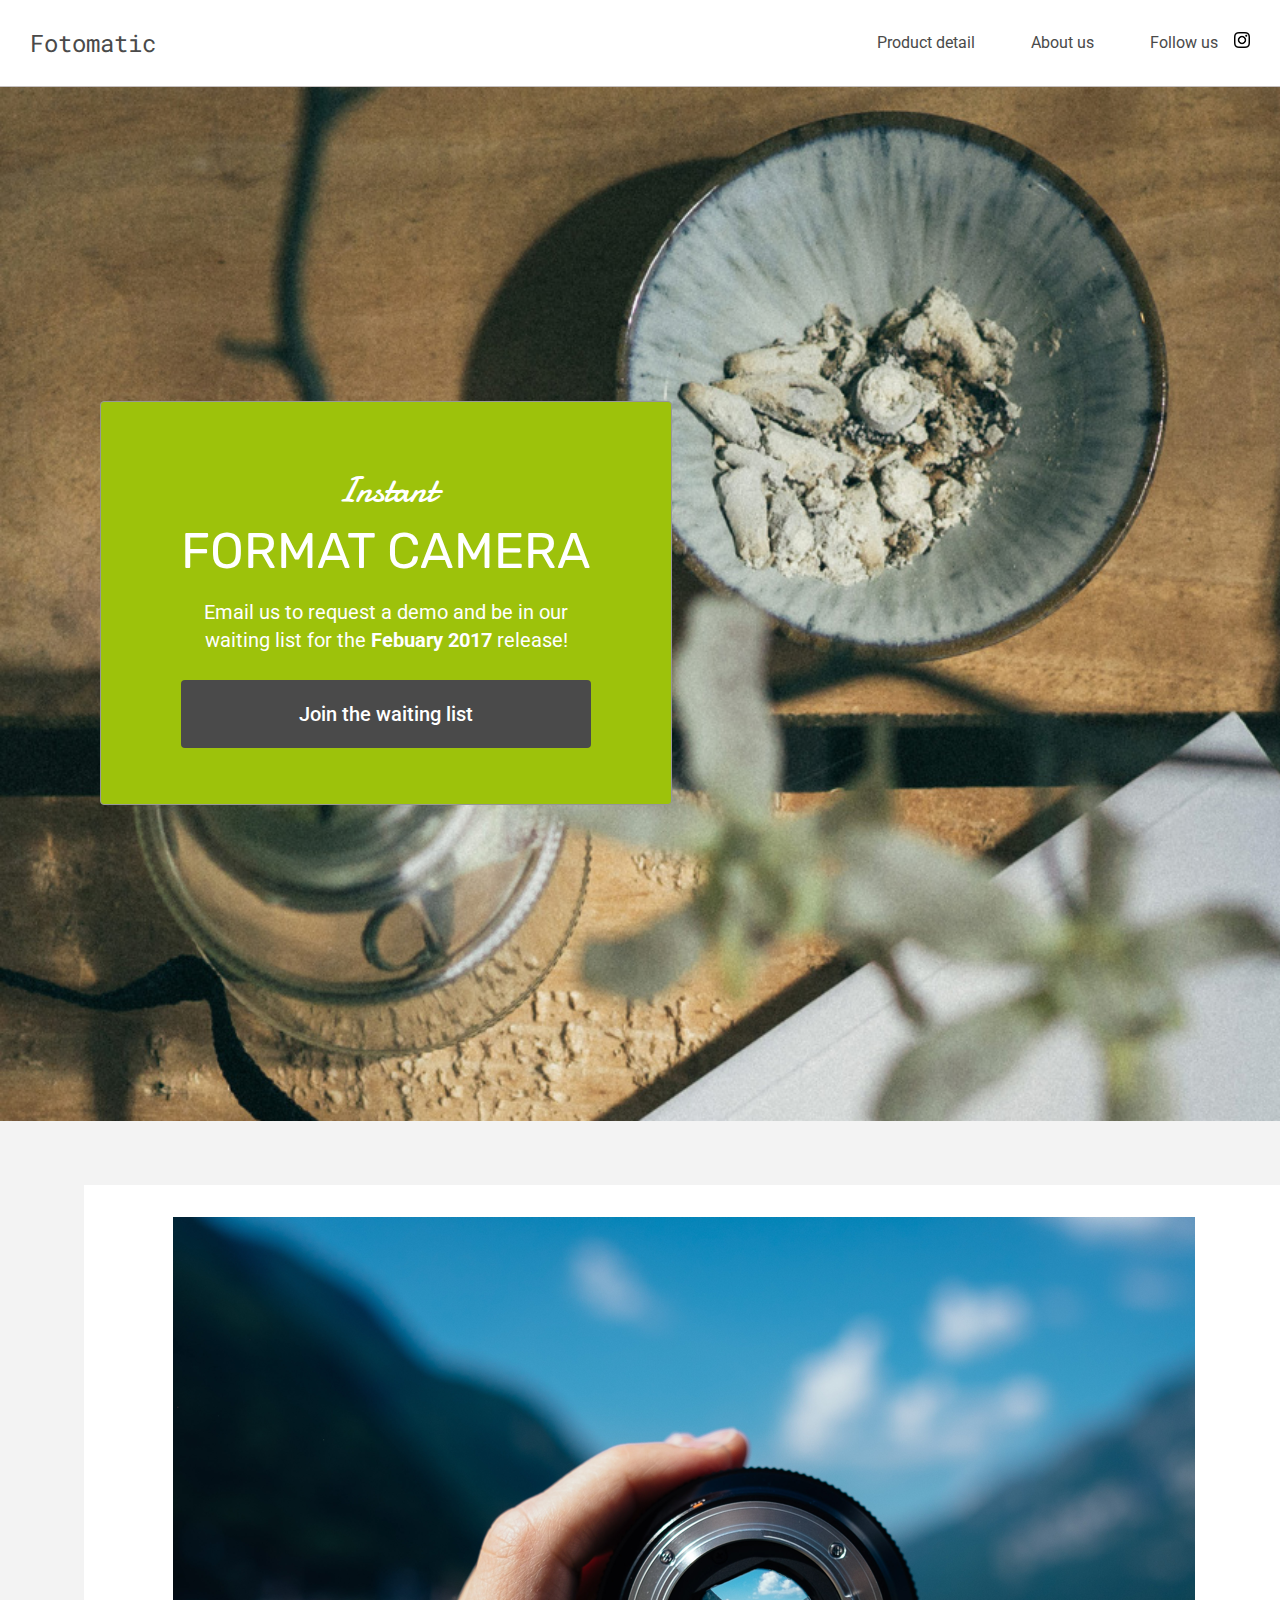
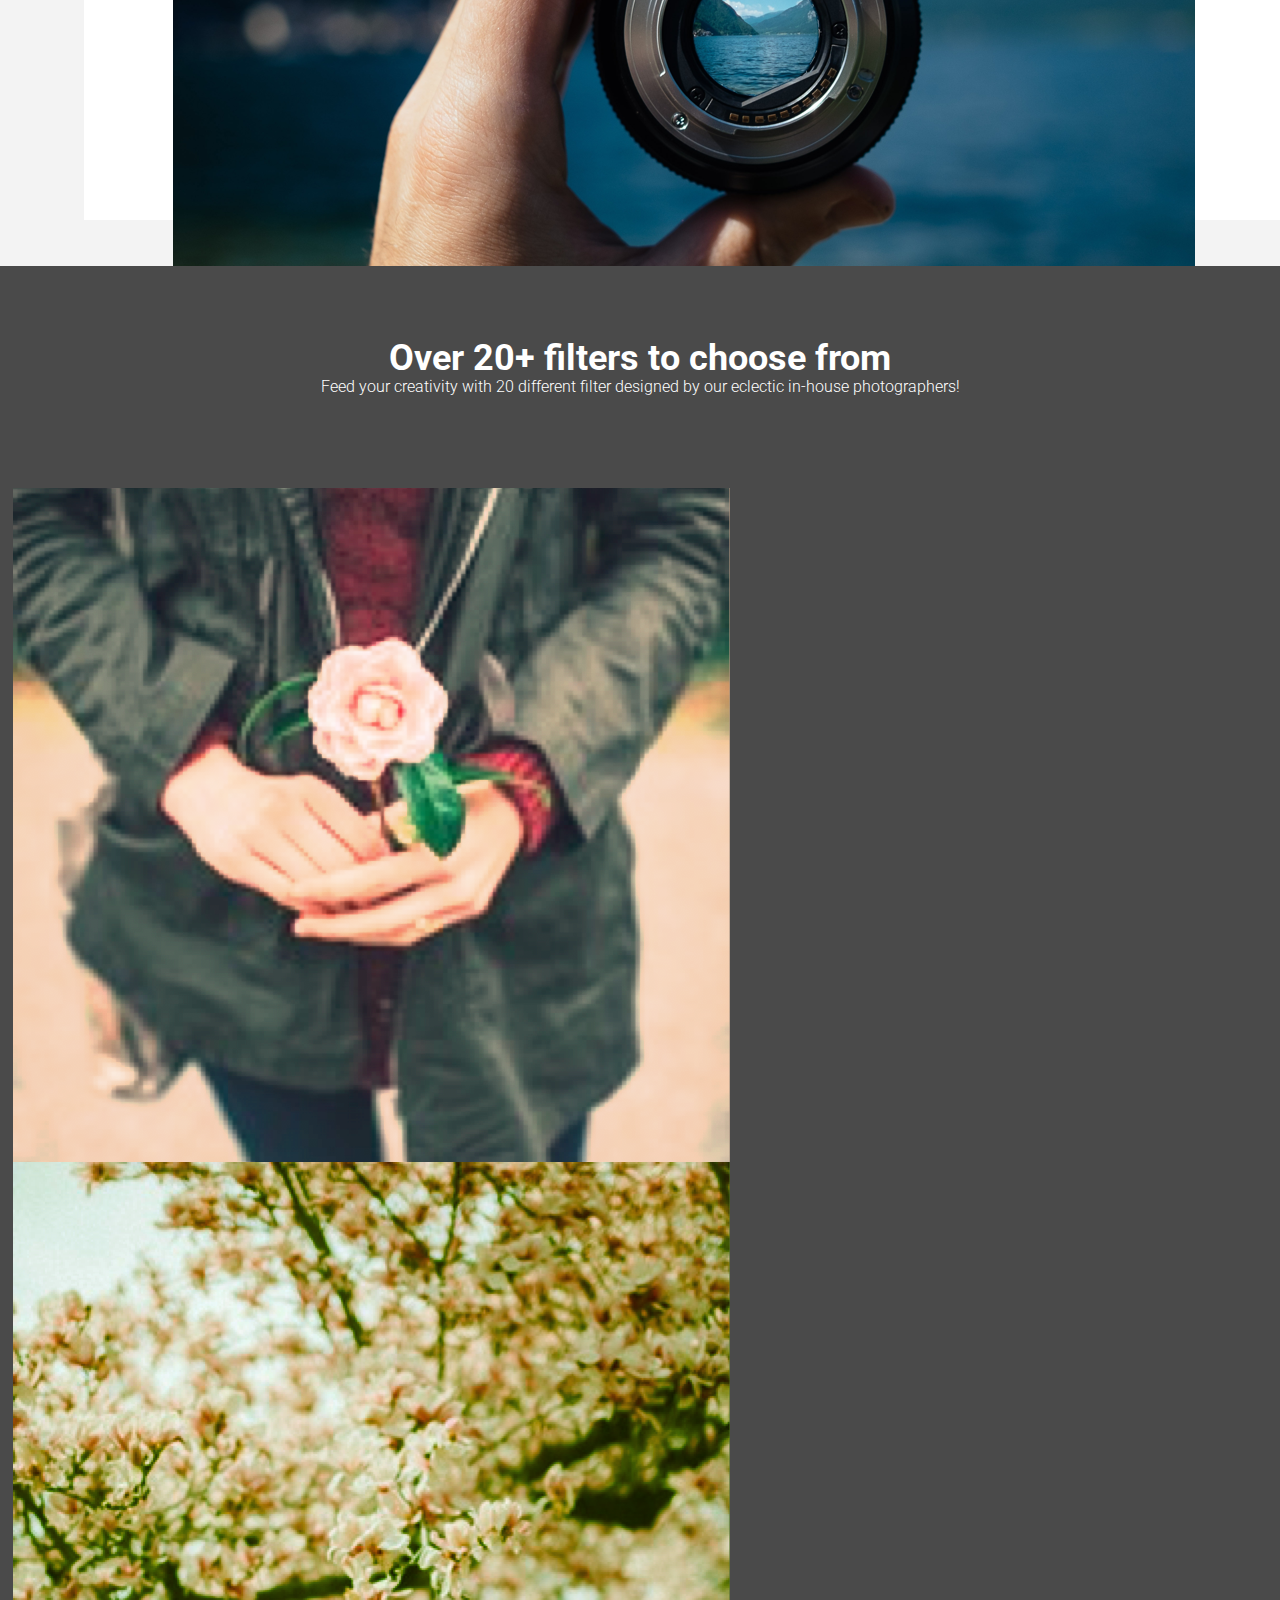
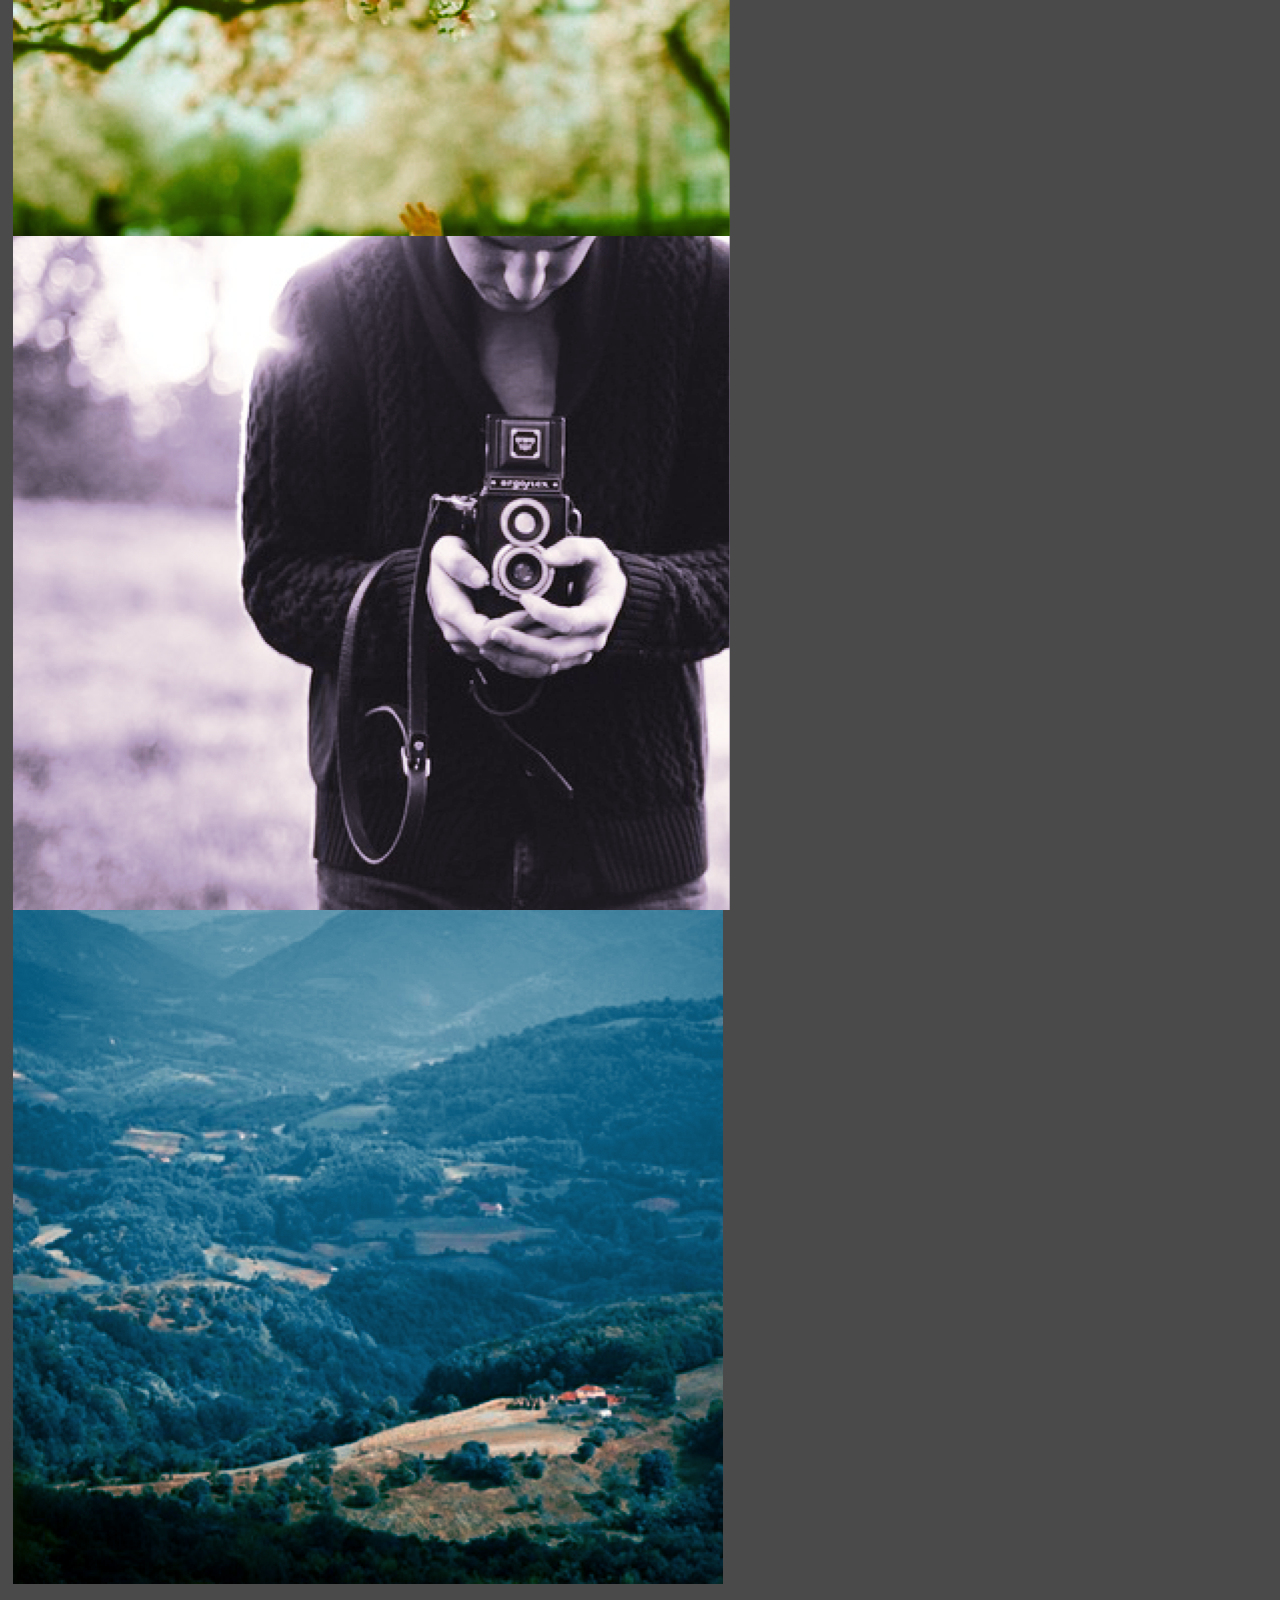
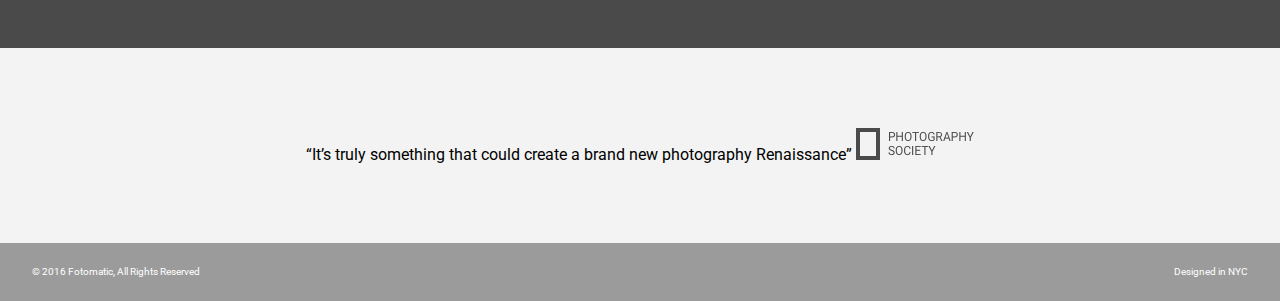
==== index.html @ abb0c58e "k" ====
<!DOCTYPE html>
<html>
<head>
  <link href="https://fonts.googleapis.com/css?family=Damion" rel="stylesheet">
  <link href="https://fonts.googleapis.com/css?family=Rubik" rel="stylesheet">
  <link href="https://fonts.googleapis.com/css?family=Roboto:300,400,600,700" rel="stylesheet">
  <link href="https://fonts.googleapis.com/css2?family=Roboto+Mono:ital,wght@0,100..700;1,100..700&display=swap" rel="stylesheet">
  <link rel="stylesheet" href="./resources/css/reset.css">
  <link rel="stylesheet" href="./resources/css/style.css">
  <meta charset="UTF-8">
</head>
<body>
  <!-- Header -->
  <header>
    <div class="content">
      <a href="index.html" class="desktop logo">Fotomatic</a>
      <nav class="desktop">
        <ul>
          <li><a href="#">Product detail</a></li>
          <li><a href="#">About us</a></li>
          <li><a href="https://www.instagram.com/">Follow us <img class="icon" src="./resources/images/instagram.png"></a></li>
        </ul>
      </nav>
      <nav class="mobile">
        <ul>
          <li><a href="#"><img src="./resources/images/ic-logo.svg"></a></li>
          <li><a href="#"><img src="./resources/images/ic-product-detail.svg"></a></li>
          <li><a href="#"><img src="./resources/images/ic-about-us.svg"></a></li>
          <li><a href="#" class="button">Join us</a></li>
        </ul>
      </nav>
    </div>
  </header>

  <!-- Main Content -->
  <div class="main-content">

    <!-- Sign Up Section -->
    <div id="sign-up-section" class="banner">
      <div id="sign-up-cta">
        <div class="content center">
          <div class="header">
            <h2 class="cursive">Instant</h2>
            <h1 class="striking">FORMAT CAMERA</h1>
          </div>
          <div class="email">
            <span>
              Email us to request a demo and be in our waiting list for the <strong>Febuary 2017</strong> release!
            </span>
            <div class="button">Join the waiting list</div>
          </div>
        </div>
      </div>
    </div>

    <!-- Features Section -->
    <div id="features-section">
      <div class="feature">
        <div class="center">
          <div class="image-container">
            <img src="./resources/images/feature-1.png"/>
          </div>
          <div class="content">
            <h2>Advanced, automatic, instant</h2>
            <h3>Shutter speed, apperture and flash output adjust automatically</h3>
          </div>
        </div>
      </div>
      <div class="feature">
        <div class="center">
          <div class="image-container">
            <img src="./resources/images/feature-2.png" />
          </div>
          <div class="content">
            <h2>Beautifully crafted inside-out</h2>
            <h3>From the paint outside to the tiny screw inside, Fotomatic is crafted with love and 20-year of expertise</h3>
          </div>
        </div>
      </div>
    </div>

    <!-- Filters Section -->
    <div id="filters-section">
      <div class="content center">
        <h2>Over 20+ filters to choose from</h2>
        <h3>Feed your creativity with 20 different filter designed by our eclectic in-house photographers!</h3>
      </div>
      <div class="images-container">
        <div class="image-container">
          <img src="./resources/images/filter-1.png" />
        </div>
        <div class="image-container">
          <img src="./resources/images/filter-2.png" />
        </div>
        <div class="image-container">
          <img src="./resources/images/filter-3.png" />
        </div>
        <div class="image-container extra">
          <img src="./resources/images/filter-4.png" />
        </div>
      </div>
    </div>

    <!-- Quotes Section -->
    <div id="quotes-section">
      <div class="content center">
        <span class="quote">“It’s truly something that could create a brand new photography Renaissance”</span>
        <img class="quote-citation" src="./resources/images/photography-logo.png" />
      </div>
    </div>

    <!-- Footer -->
    <footer>
      <div class="content">
        <span class="copyright">© 2016  Fotomatic, All Rights Reserved</span>
        <span class="location">Designed in NYC</span>
      </div>
    </footer>

  </div>
</body>
</html>
---- resources/css/style.css ----
/* Universal Styles */

html {
  font-family: "Roboto", sans-serif;
  font-size: 16px;
}

.main-content {
  position: relative;
  top: 5.3125rem; /* To offset for fixed header. */
}

.center {
  text-align: center;
}

.button {
  border-radius: 4px;
  background-color: #4a4a4a;
  color: white;
}

.image-container {
  overflow: hidden;
  max-width: 100%;
}

.image-container img {
  display: block;
}

@media only screen and (max-width: 760px) {
  .main-content {
    top: 2.5625rem;
  }
}

/* Header */

header {
  position: fixed;
  width: 100%;
  border-bottom: solid 1px #c6c1c1;
  background-color: white;
  z-index: 1;
}

header .content {
  display: flex;
  align-items: center;
  padding: 1.875rem;
}

header .logo {
  flex: 1;
  color: #4A4A4A;
  font-size: 1.5rem;
  font-family: "Roboto Mono", sans-serif;
}

header nav ul {
  display: flex;
}

nav li {
  padding-left: 3.5rem;
}

nav a {
  vertical-align: bottom;
  line-height: 1.6;
  font-size: 1rem;
  font-weight:400;
  color: #4a4a4a;
}

header .icon {
  width: 1rem;
  padding-left: .75rem;
}

header .mobile {
  display: none;
}

@media only screen and (max-width: 760px) {
  header .desktop {
    display: none;
  }

  header .mobile {
    display: block;
    width: 100%;
  }

  header .content {
    padding: .5rem 0;
  }

  header .mobile ul {
    display: flex;
    justify-content: space-around;
    align-items: center;
    width: 100%;
  }

  header .mobile li {
    padding: 0;
  }

  header .mobile .button {
    padding: .1875rem .5rem;
    background-color: #9dc20b;
    line-height: 1.6;
    color: white;
  }
}

/* Sign Up Section */

#sign-up-section {
  display: flex;
  position: relative;
  justify-content: flex-start;
  align-items: flex-start;
  background-image: url(/resources/images/banner-landingpage.jpg);
  background-repeat: no-repeat;
  background-size: cover;
 
  height: 43.5rem;
  padding-top: 10.625rem;
  padding-bottom: 10.625rem ;
  padding-left: 6.25rem;
}

#sign-up-cta {
  padding: 2rem 5rem 3.5rem 5rem;
  border: solid 1px #979797;
  border-radius: 4px;
  background-color: #9dc20b;
  align-self: center;
 
}

#sign-up-cta .content {
  width: 25.625rem;
  margin-top: 2rem;
  font-family: "Roboto", sans-serif;
  font-size: 1.25rem;
  line-height: 1.4;
  color: white;
  
}

#sign-up-cta h1 {
  font-size: 3.125rem;
}

#sign-up-cta h2 {
  font-size: 2.25rem;
}

#sign-up-cta span strong {
  font-weight: bold;
}

#sign-up-cta .cursive {
  font-family: "Damion", cursive;
}

#sign-up-cta .striking {
  font-family: "Rubik", sans-serif;
  padding-bottom: .75rem;
}

#sign-up-cta .button {
  margin-top: 1.625rem;
  padding: 1.25rem 7.25rem;
  font-weight:500;
}

@media only screen and (max-width: 760px) {
  #sign-up-section {
    align-items: center;
    justify-content: center;
    height: 28rem;
  }

  #sign-up-cta {
    position: static;
    width: auto;
    height: auto;
    background-color: transparent;
    border: none;
  }

  #sign-up-cta .content {
    margin-top: 0;
  }

  #sign-up-cta .email {
    display: none;
  }

  #sign-up-cta h1 {
    font-size: 3.125rem;
  }

  #sign-up-cta h2 {
    font-size: 2.25rem;
  }
}

@media only screen and (max-width: 450px) {
  #sign-up-section {
    height: 20rem;
  }

  #sign-up-cta h1 {
    font-size: 2.25rem;
  }

  #sign-up-cta h2 {
    font-size: 2rem;
  }
}

/* Features Section */

#features-section {
  display: flex;
  position: relative;
  justify-content: space-between;
  padding: 4rem 5%;
  padding-bottom: 2.875rem;
  background-color: #f3f3f3;
  height: 635px;
  width: auto;
}

.feature {
  flex: 1;
  padding: 2rem;
  margin: 0px 1.25rem;
  background-color: white;
  padding-bottom: 2.5rem;
  padding-right: 2.375rem;
  position: center;
}

.feature .image-container {
  margin: 0 auto;
  width: 90%;
  height: 65%;
}

.feature .content {
  padding: 2.375rem;
}

.feature h2 {
  padding-bottom: .5rem;
  font-size: 2.25rem;
  font-weight: bold;
  color: #4a4a4a;
}

.feature h3 {
  font-size: 1rem;
  line-height: 1.2;
  font-weight: 300;
  color: #4a4a4a;
}

@media only screen and (max-width: 890px) {
  .feature h2 {
    font-size: 1.125rem;
    line-height: 1.3;
    font-weight: normal;
  }

  .feature h3 {
    font-size: .875rem;
    line-height: 1.4;
  }
}

@media only screen and (max-width: 760px) {
  #features-section {
    flex-flow: column;
    padding: 0;
  }

  .feature {
    margin: 0;
    padding: 1.25rem 1rem 0 1rem;
  }
}

/* Filters Section */

#filters-section {
  padding: 4rem 0;
  background-color: #4a4a4a;
  position: relative;
}

#filters-section .content {
  padding: 0.625rem;
  margin-bottom: 5rem;
}

#filters-section .content h2 {
  font-size: 2.25rem;
  font-weight: bold;
  color: white;
}

#filters-section .content h3 {
  font-size: 1rem;
  line-height: 1.4;
  font-weight: 300;
  color: white;
}

#filters-section .images-container {
  max-width: 100%;
  padding: 0 1%;
}

@media only screen and (max-width: 760px) {
  #filters-section {
    padding: 1.5rem 0 0 0;
  }

  #filters-section .content {
    margin-bottom: 1rem;
  }

  #filters-section .content h2 {
    padding-bottom: .625rem;
    font-size: 1.125rem;
    line-height: 1.3;
    font-weight: normal;
  }

  #filters-section .content h3 {
    font-size: .875rem;
    line-height: 1.4;
  }

  #filters-section .images-container {
    padding: 0;
  }

  #filters-section .extra {
    display: none;
  }
}

/* Quotes Section */

#quotes-section {
  background-color: #f3f3f3;
}

#quotes-section .content{
  padding: 5rem 0;
}

#quotes-section quote {
  padding-right: 1.875rem;
  font-family: "Palatino", serif;
  font-size: 1.875rem;
  line-height: 1.1;
  font-style: italic;
  color: #4a4a4a;
}

#quotes-section quote-citation {
  height: 1.875rem;
}

@media only screen and (max-width: 760px) {
  #quotes-section content {
    padding: 1.875rem .625rem;
  }

  #quotes-section quote {
    font-size: 1.5rem;
    line-height: 1.4;
  }

  #quotes-section quote-citation {
    display: block;
    padding-top: 1rem;
    margin: auto;
  }
}

/* Footer */

footer {
  background-color: #9b9b9b;
  padding: 1.5rem 2rem;
}

footer .content {
  color: white;
  display: flex;
  font-size: .75rem;
}

footer .copyright {
  flex-grow: 1;
}

@media only screen and (min-width: 760px) {
  footer .content {
    font-size: .625rem;
  }
}
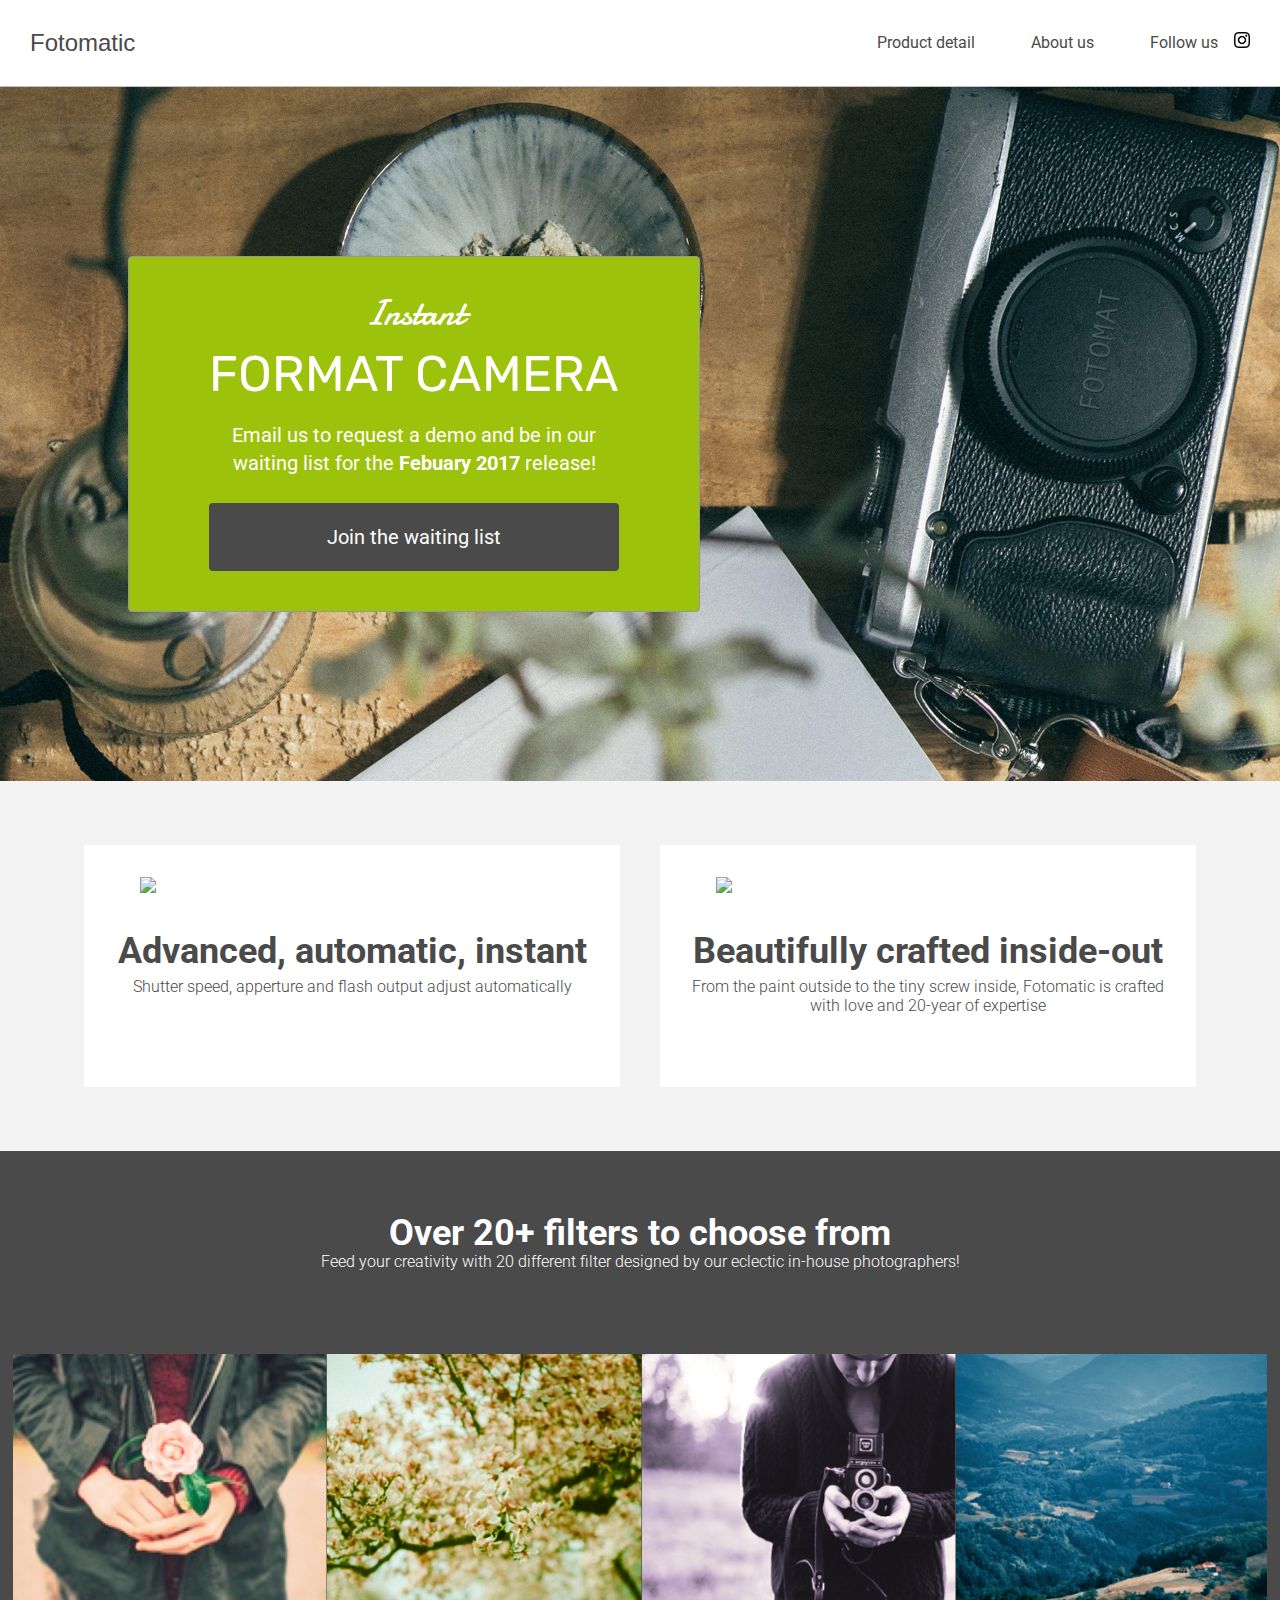
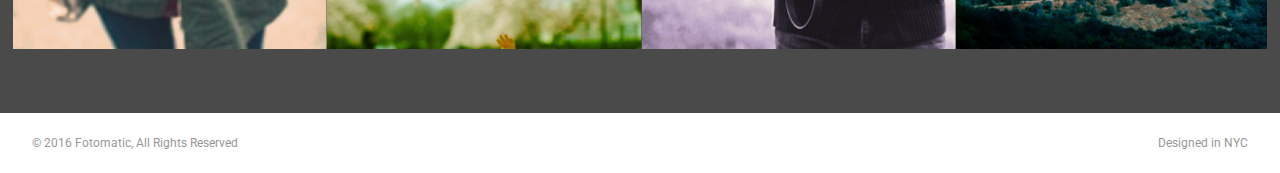
==== commit 284d42fb: "Final Commit" ====
--- a/index.html
+++ b/index.html
@@ -4,7 +4,6 @@
   <link href="https://fonts.googleapis.com/css?family=Damion" rel="stylesheet">
   <link href="https://fonts.googleapis.com/css?family=Rubik" rel="stylesheet">
   <link href="https://fonts.googleapis.com/css?family=Roboto:300,400,600,700" rel="stylesheet">
-  <link href="https://fonts.googleapis.com/css2?family=Roboto+Mono:ital,wght@0,100..700;1,100..700&display=swap" rel="stylesheet">
   <link rel="stylesheet" href="./resources/css/reset.css">
   <link rel="stylesheet" href="./resources/css/style.css">
   <meta charset="UTF-8">
@@ -58,7 +57,7 @@
       <div class="feature">
         <div class="center">
           <div class="image-container">
-            <img src="./resources/images/feature-1.png"/>
+            <img src="images/feature-1.png" />
           </div>
           <div class="content">
             <h2>Advanced, automatic, instant</h2>
@@ -69,7 +68,7 @@
       <div class="feature">
         <div class="center">
           <div class="image-container">
-            <img src="./resources/images/feature-2.png" />
+            <img src="images/feature-2.png" />
           </div>
           <div class="content">
             <h2>Beautifully crafted inside-out</h2>
@@ -101,7 +100,7 @@
       </div>
     </div>
 
-    <!-- Quotes Section -->
+    <!-- Quotes Section
     <div id="quotes-section">
       <div class="content center">
         <span class="quote">“It’s truly something that could create a brand new photography Renaissance”</span>
--- a/resources/css/style.css
+++ b/resources/css/style.css
@@ -22,14 +22,14 @@
 
 .image-container {
   overflow: hidden;
-  max-width: 100%;
 }
 
 .image-container img {
   display: block;
-}
-
-@media only screen and (max-width: 760px) {
+  max-width: 100%;
+}
+
+@media only screen and (max-width: 895px) {
   .main-content {
     top: 2.5625rem;
   }
@@ -83,7 +83,17 @@
   display: none;
 }
 
-@media only screen and (max-width: 760px) {
+@media only screen and (max-width: 895px) {
+  nav li:last-child {
+    display: block;
+  }
+
+  header .content {
+    padding: 1rem 1rem;
+  }
+}
+
+@media only screen and (max-width: 600px) {
   header .desktop {
     display: none;
   }
@@ -107,39 +117,29 @@
   header .mobile li {
     padding: 0;
   }
-
-  header .mobile .button {
-    padding: .1875rem .5rem;
-    background-color: #9dc20b;
-    line-height: 1.6;
-    color: white;
-  }
 }
 
 /* Sign Up Section */
 
 #sign-up-section {
   display: flex;
-  position: relative;
   justify-content: flex-start;
   align-items: flex-start;
-  background-image: url(/resources/images/banner-landingpage.jpg);
+  height: 43.5rem;
+  background-image: url('../images/banner-landingpage.jpg');
+  background-position: bottom;
+  background-size: cover;
   background-repeat: no-repeat;
-  background-size: cover;
- 
-  height: 43.5rem;
-  padding-top: 10.625rem;
-  padding-bottom: 10.625rem ;
-  padding-left: 6.25rem;
 }
 
 #sign-up-cta {
-  padding: 2rem 5rem 3.5rem 5rem;
+  position: relative;
+  top: 171px;
+  left: 10%;
+  padding: 0 5rem 2.5rem 5rem;
   border: solid 1px #979797;
   border-radius: 4px;
   background-color: #9dc20b;
-  align-self: center;
- 
 }
 
 #sign-up-cta .content {
@@ -149,7 +149,6 @@
   font-size: 1.25rem;
   line-height: 1.4;
   color: white;
-  
 }
 
 #sign-up-cta h1 {
@@ -176,10 +175,9 @@
 #sign-up-cta .button {
   margin-top: 1.625rem;
   padding: 1.25rem 7.25rem;
-  font-weight:500;
-}
-
-@media only screen and (max-width: 760px) {
+}
+
+@media only screen and (max-width: 895px) {
   #sign-up-section {
     align-items: center;
     justify-content: center;
@@ -211,7 +209,7 @@
   }
 }
 
-@media only screen and (max-width: 450px) {
+@media only screen and (max-width: 600px) {
   #sign-up-section {
     height: 20rem;
   }
@@ -229,13 +227,9 @@
 
 #features-section {
   display: flex;
-  position: relative;
   justify-content: space-between;
   padding: 4rem 5%;
-  padding-bottom: 2.875rem;
   background-color: #f3f3f3;
-  height: 635px;
-  width: auto;
 }
 
 .feature {
@@ -243,19 +237,16 @@
   padding: 2rem;
   margin: 0px 1.25rem;
   background-color: white;
-  padding-bottom: 2.5rem;
-  padding-right: 2.375rem;
-  position: center;
 }
 
 .feature .image-container {
-  margin: 0 auto;
   width: 90%;
   height: 65%;
+  margin: 0 auto;
 }
 
 .feature .content {
-  padding: 2.375rem;
+  padding: 2.5rem 0;
 }
 
 .feature h2 {
@@ -272,11 +263,19 @@
   color: #4a4a4a;
 }
 
-@media only screen and (max-width: 890px) {
+@media only screen and (max-width: 895px) {
+  #features-section {
+    padding: 1rem;
+  }
+
+  .feature {
+    margin: 0px .5rem;
+    padding: 1rem;
+  }
+
   .feature h2 {
-    font-size: 1.125rem;
+    font-size: 2rem;
     line-height: 1.3;
-    font-weight: normal;
   }
 
   .feature h3 {
@@ -285,7 +284,7 @@
   }
 }
 
-@media only screen and (max-width: 760px) {
+@media only screen and (max-width: 600px) {
   #features-section {
     flex-flow: column;
     padding: 0;
@@ -295,6 +294,10 @@
     margin: 0;
     padding: 1.25rem 1rem 0 1rem;
   }
+
+  .feature .content {
+    padding: 1.25rem 0 1.875rem 0;
+  }
 }
 
 /* Filters Section */
@@ -302,11 +305,10 @@
 #filters-section {
   padding: 4rem 0;
   background-color: #4a4a4a;
-  position: relative;
 }
 
 #filters-section .content {
-  padding: 0.625rem;
+  padding: 0 .625rem;
   margin-bottom: 5rem;
 }
 
@@ -324,11 +326,12 @@
 }
 
 #filters-section .images-container {
+  display: flex;
   max-width: 100%;
   padding: 0 1%;
 }
 
-@media only screen and (max-width: 760px) {
+@media only screen and (max-width: 600px) {
   #filters-section {
     padding: 1.5rem 0 0 0;
   }
@@ -364,11 +367,14 @@
   background-color: #f3f3f3;
 }
 
-#quotes-section .content{
-  padding: 5rem 0;
-}
-
-#quotes-section quote {
+#quotes-section .content {
+  display: flex;
+  align-items: center;
+  justify-content: center;
+  padding: 5rem 1.5rem;
+}
+
+#quotes-section .quote {
   padding-right: 1.875rem;
   font-family: "Palatino", serif;
   font-size: 1.875rem;
@@ -377,21 +383,28 @@
   color: #4a4a4a;
 }
 
-#quotes-section quote-citation {
+#quotes-section .quote-citation {
   height: 1.875rem;
 }
 
-@media only screen and (max-width: 760px) {
-  #quotes-section content {
+@media only screen and (max-width: 895px) {
+  #quotes-section .content {
+    padding: 3rem 1.5rem;
+  }
+}
+
+@media only screen and (max-width: 600px) {
+  #quotes-section .content {
+    flex-flow: column;
     padding: 1.875rem .625rem;
   }
 
-  #quotes-section quote {
+  #quotes-section .quote {
     font-size: 1.5rem;
     line-height: 1.4;
   }
 
-  #quotes-section quote-citation {
+  #quotes-section .quote-citation {
     display: block;
     padding-top: 1rem;
     margin: auto;
@@ -401,12 +414,12 @@
 /* Footer */
 
 footer {
-  background-color: #9b9b9b;
+  background-color: #FFF;
   padding: 1.5rem 2rem;
 }
 
 footer .content {
-  color: white;
+  color: #979797;
   display: flex;
   font-size: .75rem;
 }
@@ -415,7 +428,7 @@
   flex-grow: 1;
 }
 
-@media only screen and (min-width: 760px) {
+@media only screen and (max-width: 600px) {
   footer .content {
     font-size: .625rem;
   }
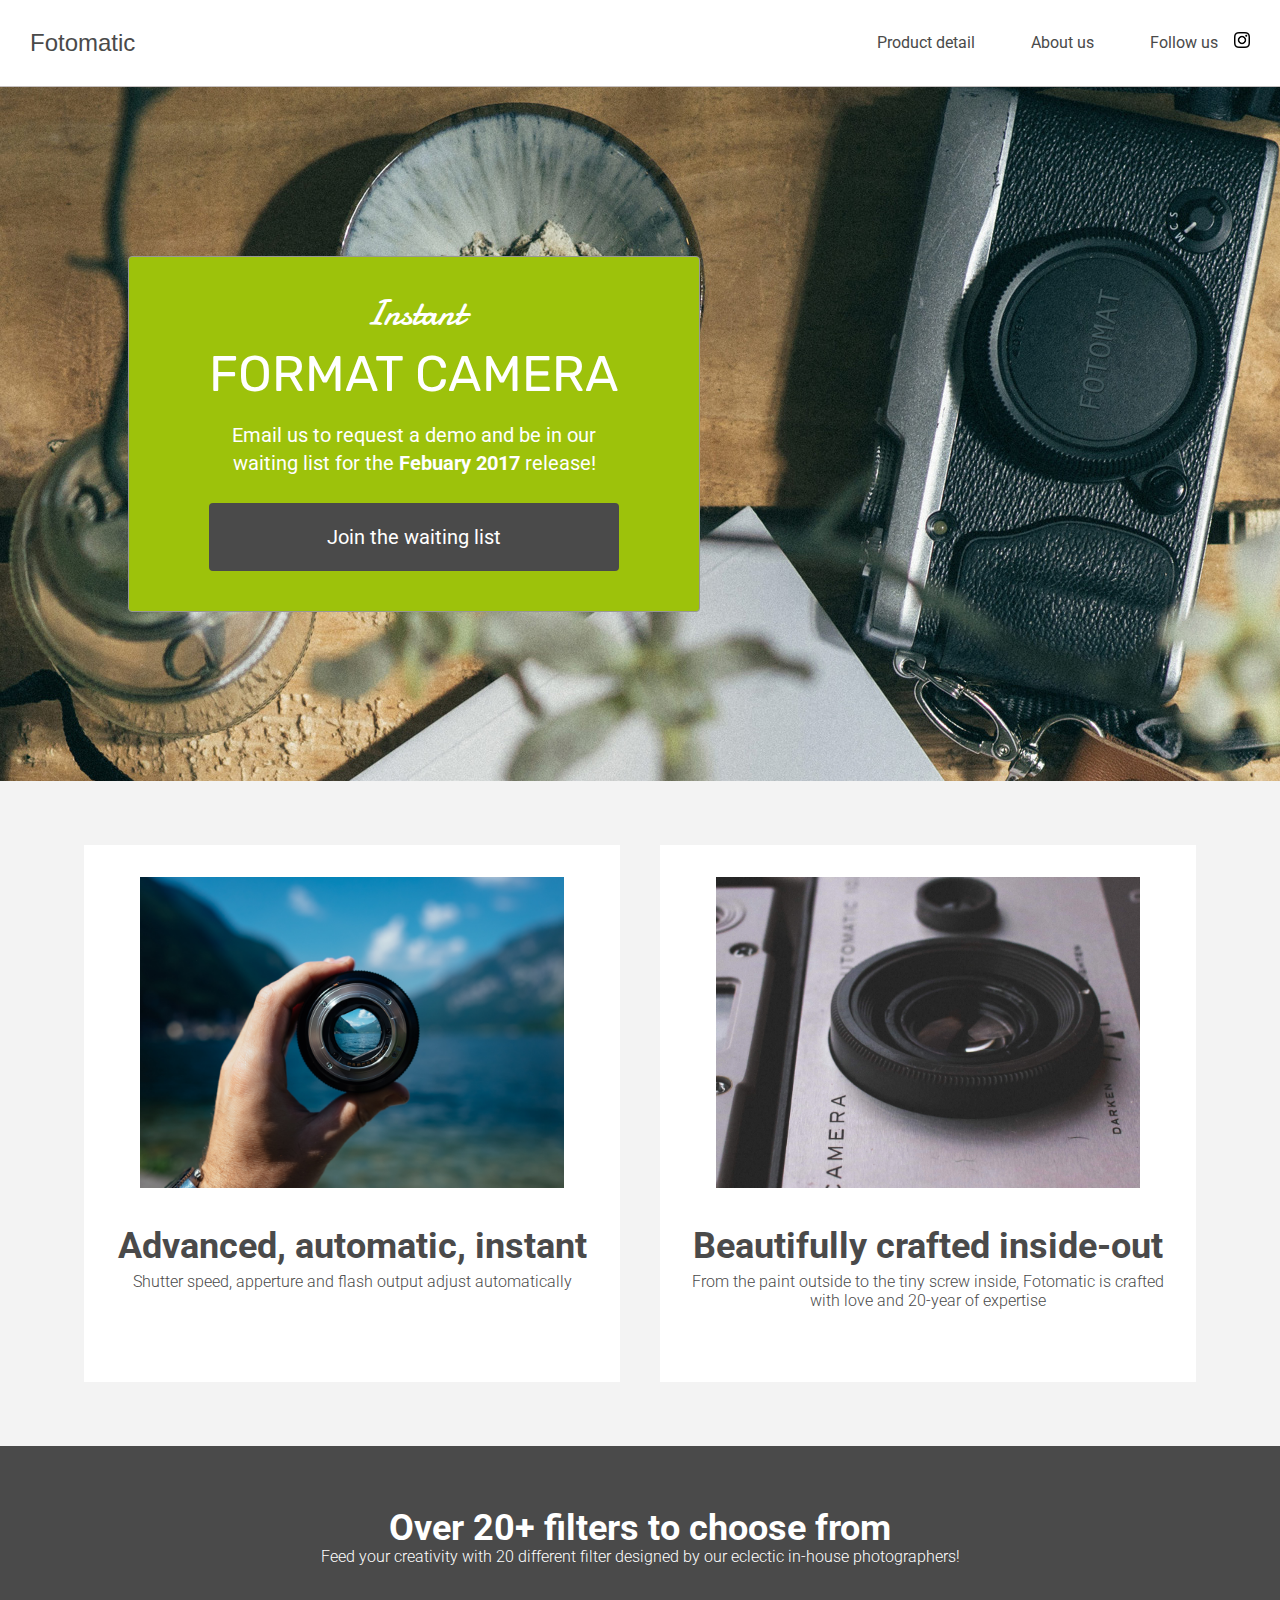
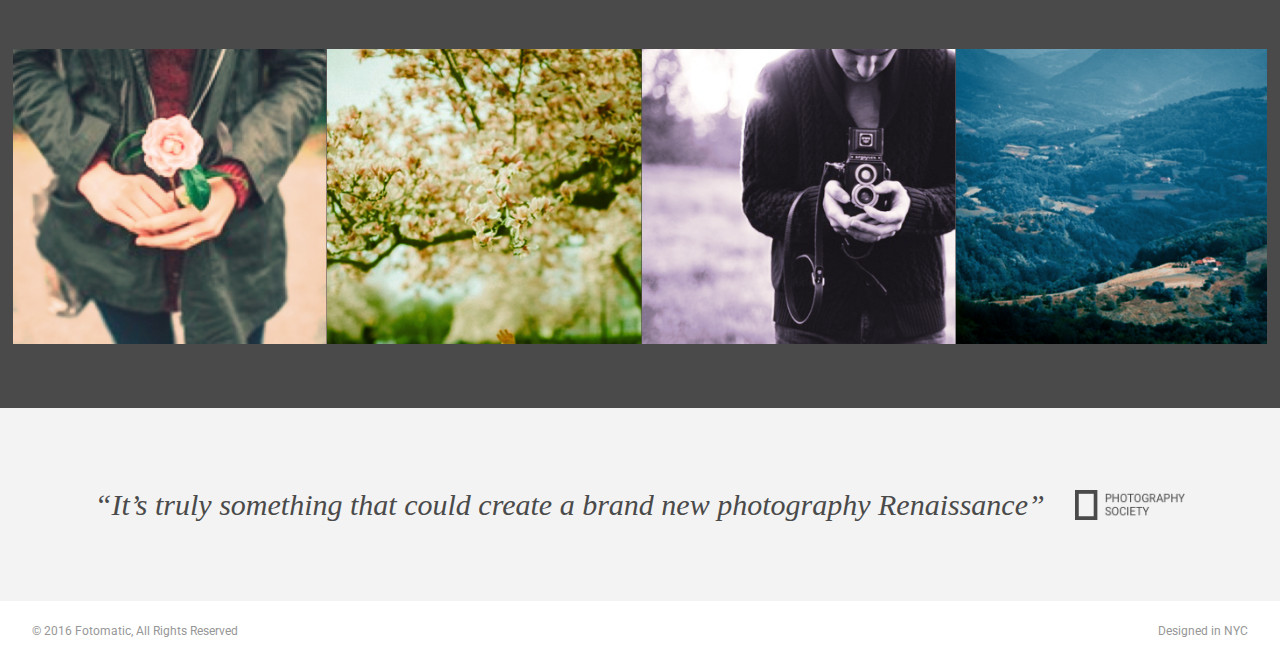
==== commit 60f61cba: "Fixed a error with path in features section" ====
--- a/index.html
+++ b/index.html
@@ -7,6 +7,7 @@
   <link rel="stylesheet" href="./resources/css/reset.css">
   <link rel="stylesheet" href="./resources/css/style.css">
   <meta charset="UTF-8">
+  <title></title>
 </head>
 <body>
   <!-- Header -->
@@ -57,7 +58,7 @@
       <div class="feature">
         <div class="center">
           <div class="image-container">
-            <img src="images/feature-1.png" />
+            <img src="/resources/images/feature-1.png" />
           </div>
           <div class="content">
             <h2>Advanced, automatic, instant</h2>
@@ -68,7 +69,7 @@
       <div class="feature">
         <div class="center">
           <div class="image-container">
-            <img src="images/feature-2.png" />
+            <img src="/resources/images/feature-2.png" />
           </div>
           <div class="content">
             <h2>Beautifully crafted inside-out</h2>
@@ -86,21 +87,21 @@
       </div>
       <div class="images-container">
         <div class="image-container">
-          <img src="./resources/images/filter-1.png" />
+          <img src="/resources/images/filter-1.png" />
         </div>
         <div class="image-container">
-          <img src="./resources/images/filter-2.png" />
+          <img src="/resources/images/filter-2.png" />
         </div>
         <div class="image-container">
-          <img src="./resources/images/filter-3.png" />
+          <img src="/resources/images/filter-3.png" />
         </div>
         <div class="image-container extra">
-          <img src="./resources/images/filter-4.png" />
+          <img src="/resources/images/filter-4.png" />
         </div>
       </div>
     </div>
 
-    <!-- Quotes Section
+    <!-- Quotes Section -->
     <div id="quotes-section">
       <div class="content center">
         <span class="quote">“It’s truly something that could create a brand new photography Renaissance”</span>
@@ -115,7 +116,6 @@
         <span class="location">Designed in NYC</span>
       </div>
     </footer>
-
   </div>
 </body>
 </html>
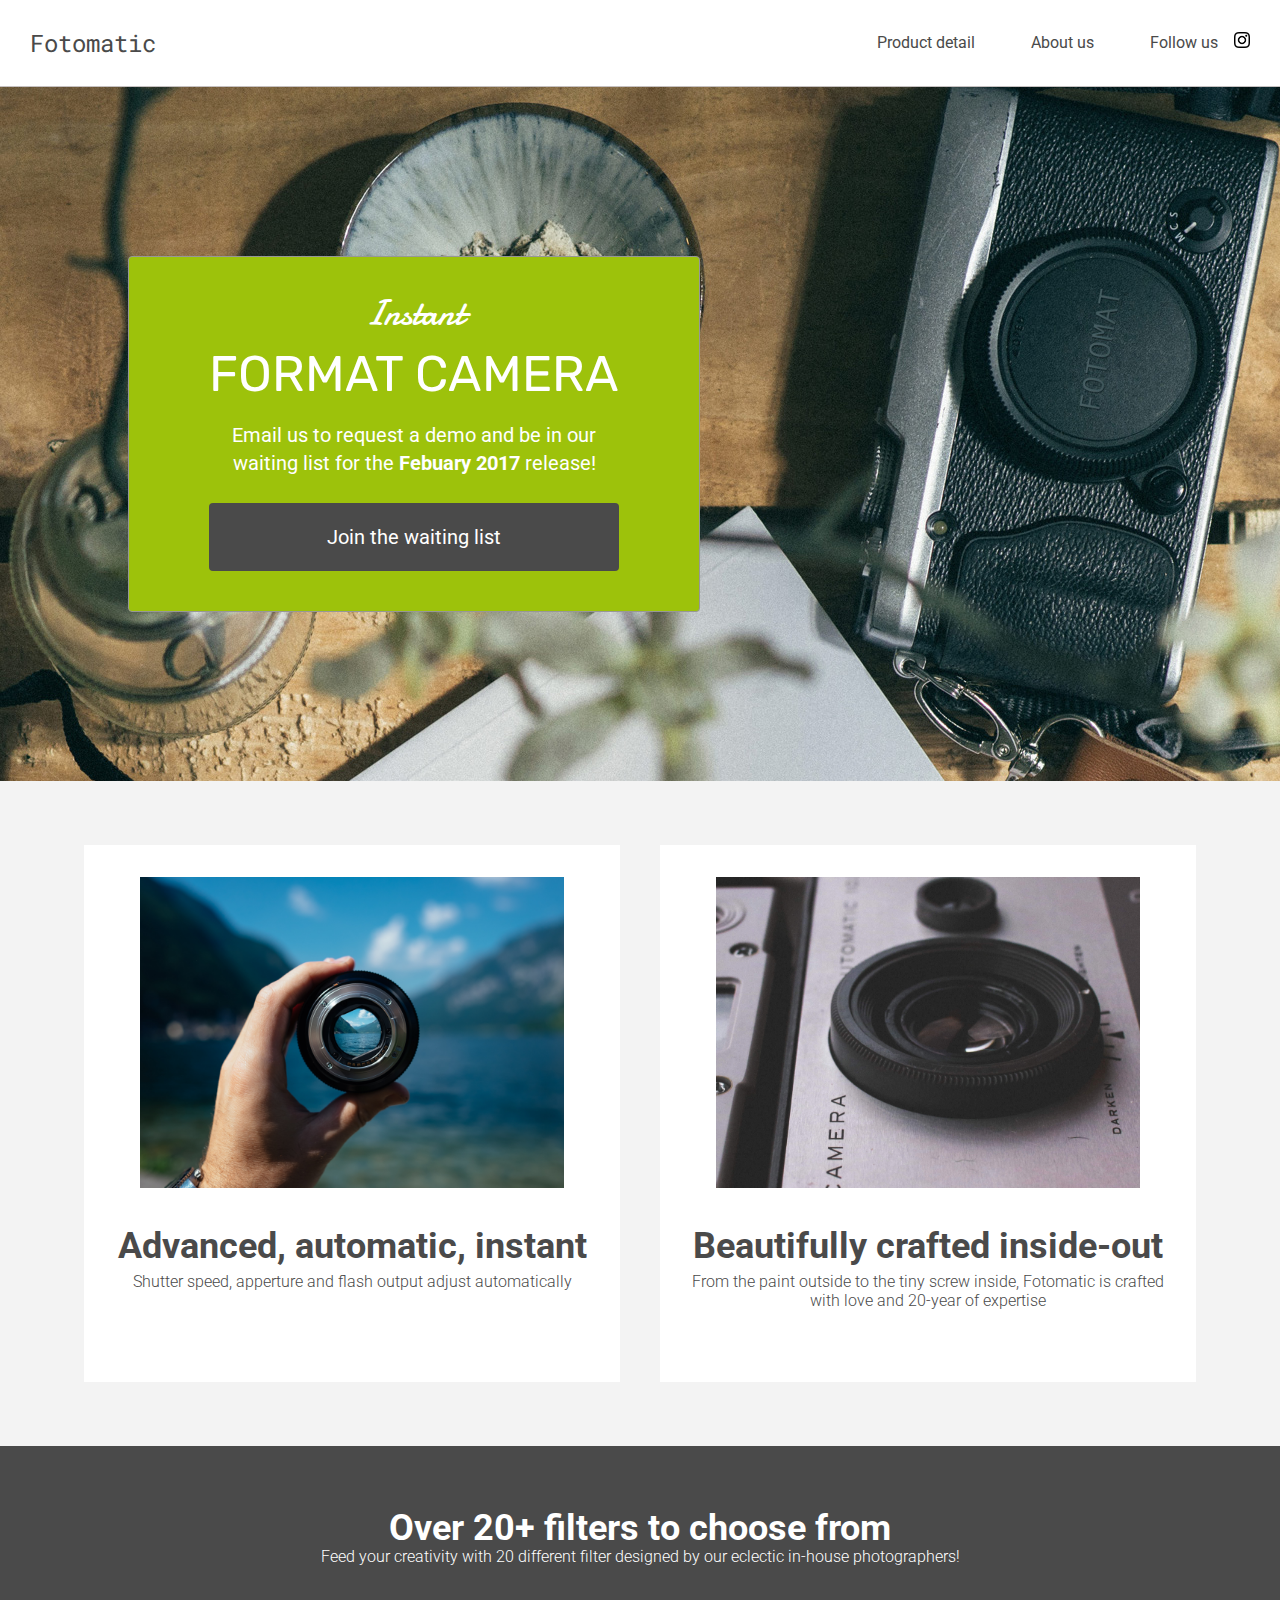
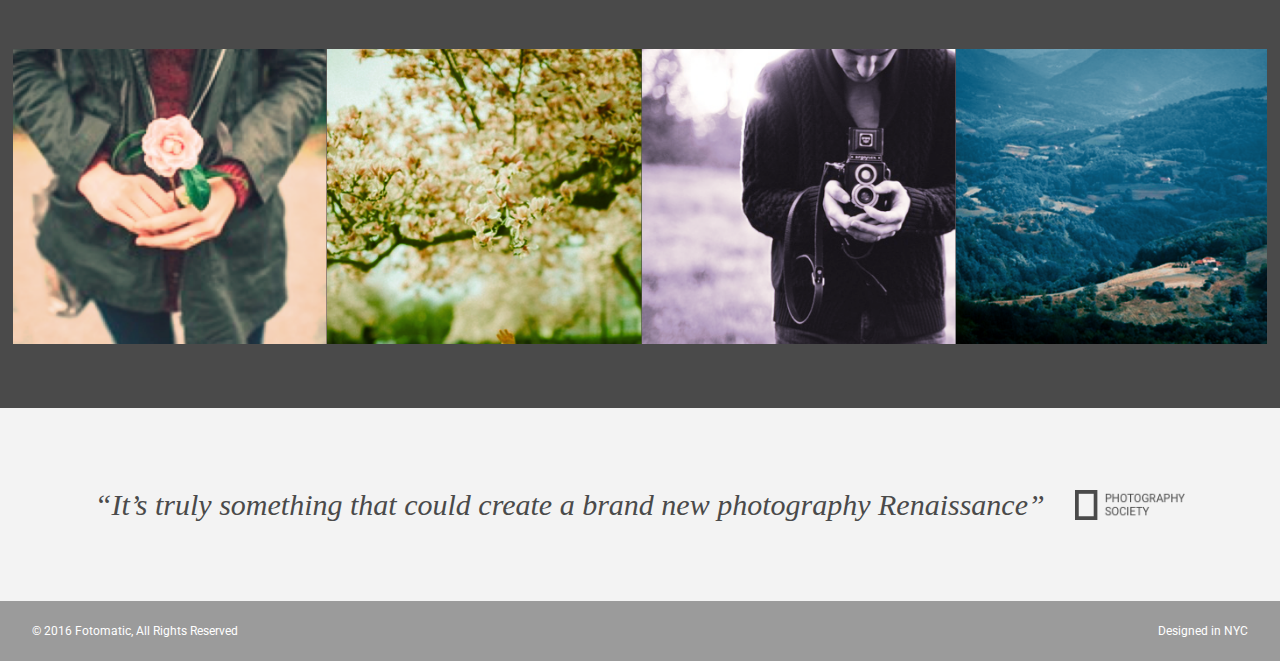
==== commit a1a5d453: "Made minor changes in order to make the desktop version more responsive" ====
--- a/index.html
+++ b/index.html
@@ -1,9 +1,12 @@
 <!DOCTYPE html>
 <html>
 <head>
+  <link rel="preconnect" href="https://fonts.googleapis.com">
+  <link rel="preconnect" href="https://fonts.gstatic.com" crossorigin>
   <link href="https://fonts.googleapis.com/css?family=Damion" rel="stylesheet">
   <link href="https://fonts.googleapis.com/css?family=Rubik" rel="stylesheet">
   <link href="https://fonts.googleapis.com/css?family=Roboto:300,400,600,700" rel="stylesheet">
+  <link href="https://fonts.googleapis.com/css2?family=Roboto+Mono:ital,wght@0,100..700;1,100..700&display=swap" rel="stylesheet">
   <link rel="stylesheet" href="./resources/css/reset.css">
   <link rel="stylesheet" href="./resources/css/style.css">
   <meta charset="UTF-8">
--- a/resources/css/style.css
+++ b/resources/css/style.css
@@ -29,7 +29,7 @@
   max-width: 100%;
 }
 
-@media only screen and (max-width: 895px) {
+@media only screen and (max-width: 750px) {
   .main-content {
     top: 2.5625rem;
   }
@@ -71,7 +71,7 @@
   line-height: 1.6;
   font-size: 1rem;
   font-weight:400;
-  color: #4a4a4a;
+  color: #4A4A4A;
 }
 
 header .icon {
@@ -83,7 +83,19 @@
   display: none;
 }
 
-@media only screen and (max-width: 895px) {
+@media only screen and (max-width: 750px) {
+  header .desktop {
+    display: none;
+  }
+
+  header .tablet {
+      display: block;
+      width: 100%;
+  }
+
+  header .mobile {
+      display: none;
+  }
   nav li:last-child {
     display: block;
   }
@@ -93,8 +105,12 @@
   }
 }
 
-@media only screen and (max-width: 600px) {
+@media only screen and (max-width: 500px) {
   header .desktop {
+    display: none;
+  }
+
+  header .tablet {
     display: none;
   }
 
@@ -177,7 +193,7 @@
   padding: 1.25rem 7.25rem;
 }
 
-@media only screen and (max-width: 895px) {
+@media only screen and (max-width: 750px) {
   #sign-up-section {
     align-items: center;
     justify-content: center;
@@ -209,7 +225,7 @@
   }
 }
 
-@media only screen and (max-width: 600px) {
+@media only screen and (max-width: 500px) {
   #sign-up-section {
     height: 20rem;
   }
@@ -263,7 +279,7 @@
   color: #4a4a4a;
 }
 
-@media only screen and (max-width: 895px) {
+@media only screen and (max-width: 750px) {
   #features-section {
     padding: 1rem;
   }
@@ -284,7 +300,7 @@
   }
 }
 
-@media only screen and (max-width: 600px) {
+@media only screen and (max-width: 500px) {
   #features-section {
     flex-flow: column;
     padding: 0;
@@ -331,7 +347,7 @@
   padding: 0 1%;
 }
 
-@media only screen and (max-width: 600px) {
+@media only screen and (max-width: 500px) {
   #filters-section {
     padding: 1.5rem 0 0 0;
   }
@@ -387,13 +403,13 @@
   height: 1.875rem;
 }
 
-@media only screen and (max-width: 895px) {
+@media only screen and (max-width: 750px) {
   #quotes-section .content {
     padding: 3rem 1.5rem;
   }
 }
 
-@media only screen and (max-width: 600px) {
+@media only screen and (max-width: 500px) {
   #quotes-section .content {
     flex-flow: column;
     padding: 1.875rem .625rem;
@@ -414,13 +430,14 @@
 /* Footer */
 
 footer {
-  background-color: #FFF;
+  background-color: #9b9b9b;
   padding: 1.5rem 2rem;
 }
 
 footer .content {
-  color: #979797;
-  display: flex;
+  color: white;
+  display: flex;
+  font-style: normal;
   font-size: .75rem;
 }
 
@@ -428,7 +445,7 @@
   flex-grow: 1;
 }
 
-@media only screen and (max-width: 600px) {
+@media only screen and (max-width: 500px) {
   footer .content {
     font-size: .625rem;
   }
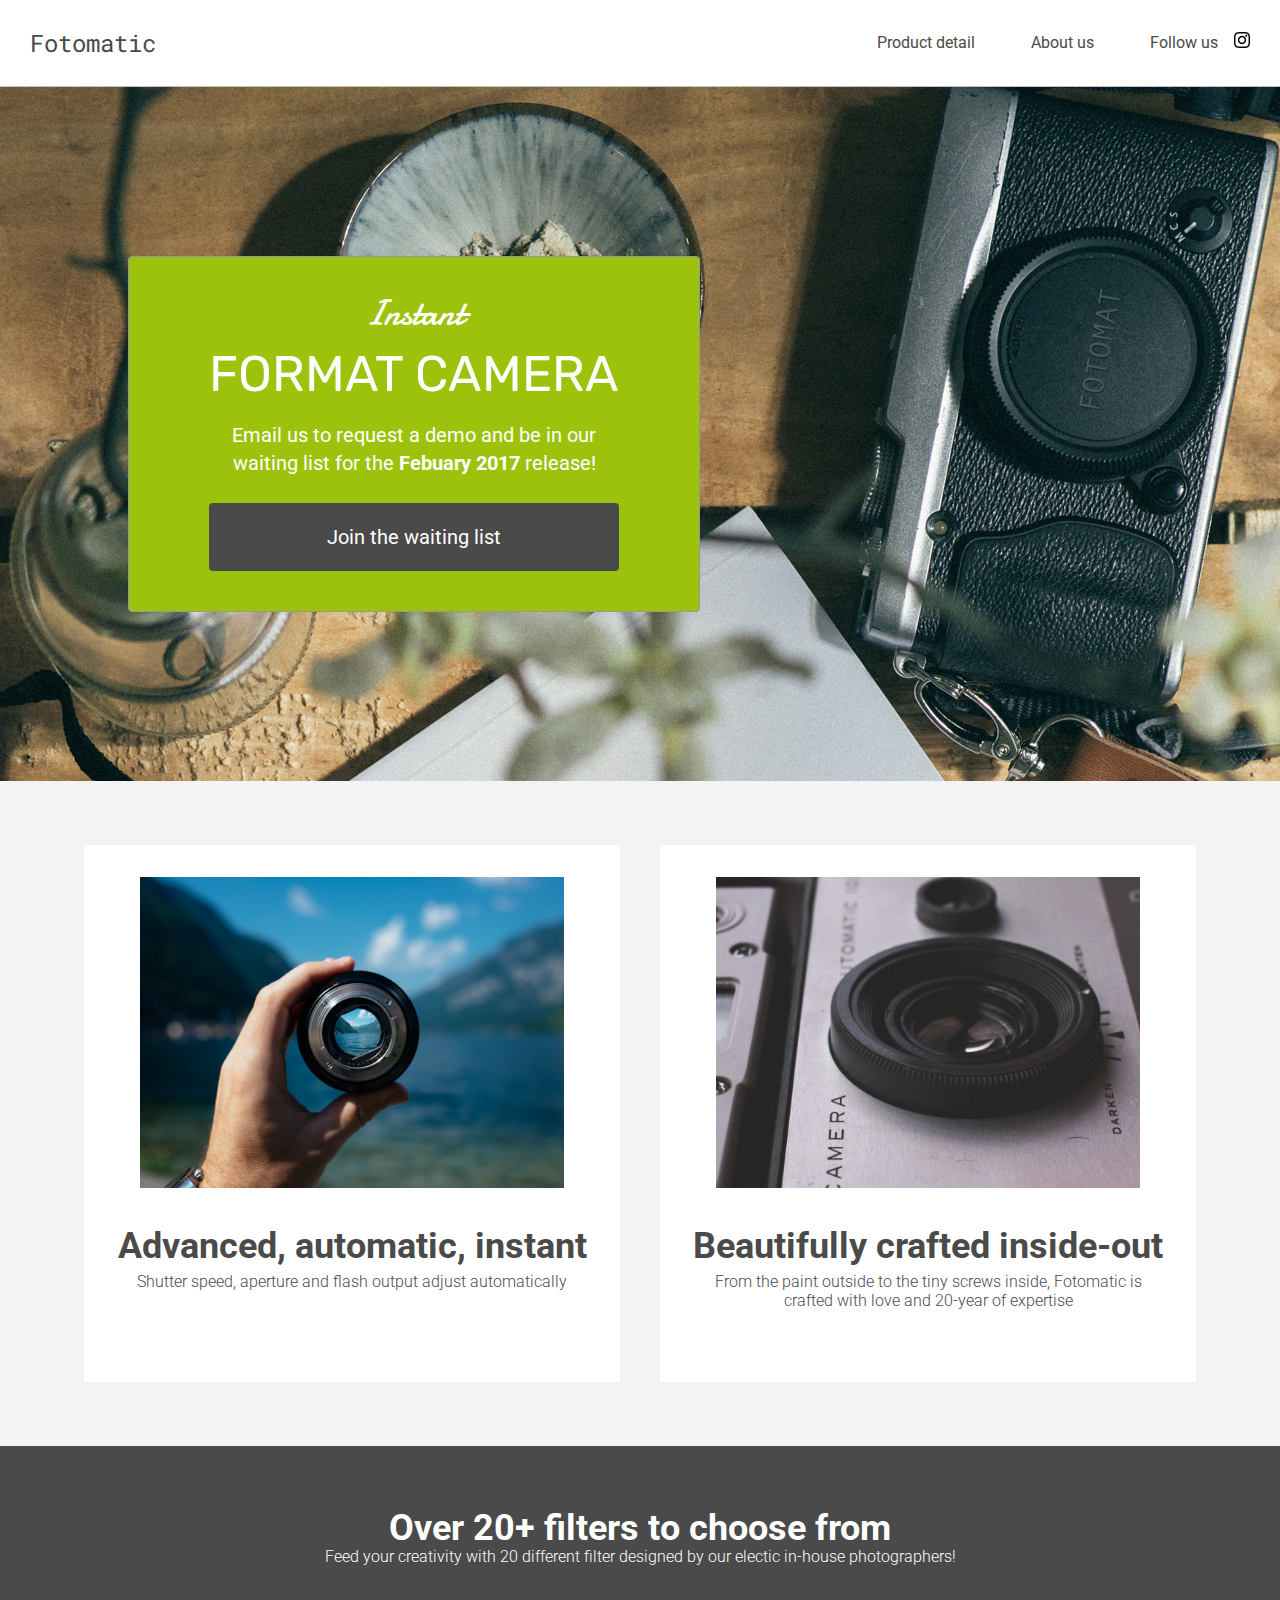
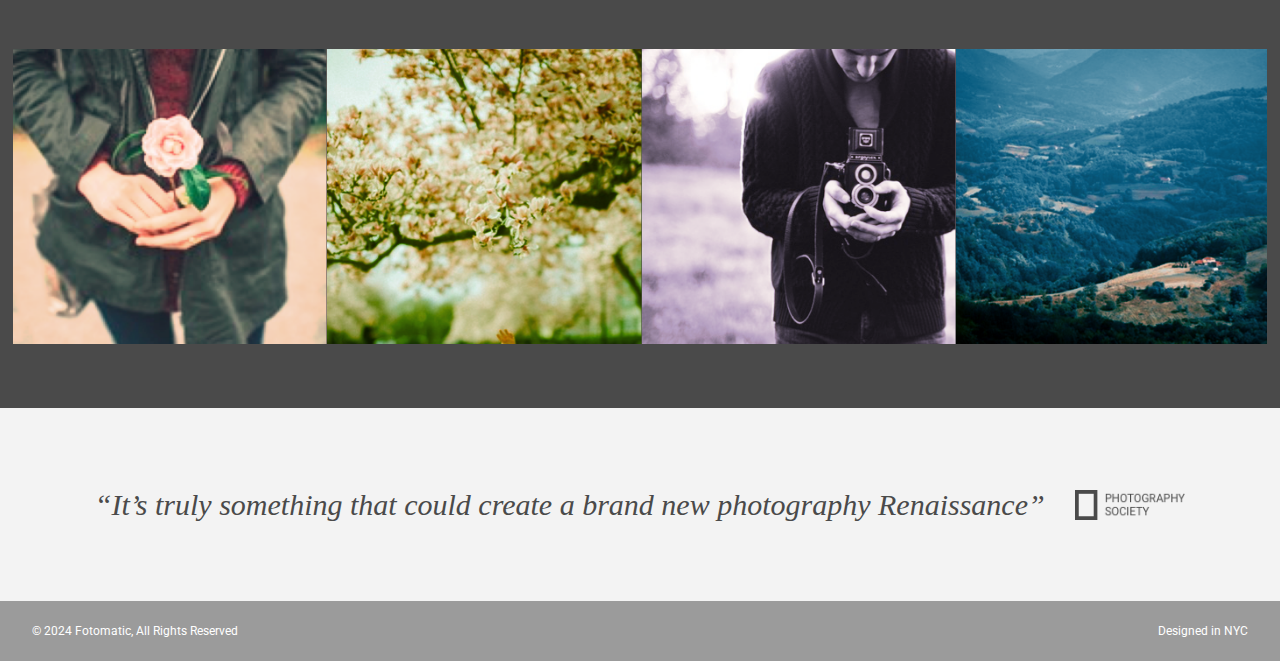
==== commit ee5afe8e: "Added favicon and fixed responsive design for mobile" ====
--- a/index.html
+++ b/index.html
@@ -1,16 +1,23 @@
 <!DOCTYPE html>
-<html>
+<html lang="en">
 <head>
+  <meta charset="UTF-8">
+  <meta name="viewport" content="width=device-width, initial-scale=1.0">
+  <!--Fonts-->
   <link rel="preconnect" href="https://fonts.googleapis.com">
   <link rel="preconnect" href="https://fonts.gstatic.com" crossorigin>
   <link href="https://fonts.googleapis.com/css?family=Damion" rel="stylesheet">
   <link href="https://fonts.googleapis.com/css?family=Rubik" rel="stylesheet">
   <link href="https://fonts.googleapis.com/css?family=Roboto:300,400,600,700" rel="stylesheet">
   <link href="https://fonts.googleapis.com/css2?family=Roboto+Mono:ital,wght@0,100..700;1,100..700&display=swap" rel="stylesheet">
+
+  <!--Favicon & Title-->
+  <title>Fotomatic</title>
+  <link rel="shortcut icon" href="./resources/images/favicon.ico" type="image/x-icon">
+
+  <!--Stylesheets-->
   <link rel="stylesheet" href="./resources/css/reset.css">
   <link rel="stylesheet" href="./resources/css/style.css">
-  <meta charset="UTF-8">
-  <title></title>
 </head>
 <body>
   <!-- Header -->
@@ -21,14 +28,14 @@
         <ul>
           <li><a href="#">Product detail</a></li>
           <li><a href="#">About us</a></li>
-          <li><a href="https://www.instagram.com/">Follow us <img class="icon" src="./resources/images/instagram.png"></a></li>
+          <li><a href="https://www.instagram.com/">Follow us <img class="icon" src="/resources/images/instagram.png" alt="Instagram logo"></a></li>
         </ul>
       </nav>
       <nav class="mobile">
         <ul>
-          <li><a href="#"><img src="./resources/images/ic-logo.svg"></a></li>
-          <li><a href="#"><img src="./resources/images/ic-product-detail.svg"></a></li>
-          <li><a href="#"><img src="./resources/images/ic-about-us.svg"></a></li>
+          <li><a href="#"><img src="resources/images/ic-logo.svg" alt="Fotomatic logo"></a></li>
+          <li><a href="#"><img src="resources\images\ic-product-detail.svg" alt="Product detail"></a></li>
+          <li><a href="#"><img src="resources/images/ic-about-us.svg" alt="About us"></a></li>
           <li><a href="#" class="button">Join us</a></li>
         </ul>
       </nav>
@@ -61,22 +68,22 @@
       <div class="feature">
         <div class="center">
           <div class="image-container">
-            <img src="/resources/images/feature-1.png" />
+            <img src="/resources/images/feature-1.png" alt="Camera Lens pointing towards fjord"/>
           </div>
           <div class="content">
             <h2>Advanced, automatic, instant</h2>
-            <h3>Shutter speed, apperture and flash output adjust automatically</h3>
+            <h3>Shutter speed, aperture and flash output adjust automatically</h3>
           </div>
         </div>
       </div>
       <div class="feature">
         <div class="center">
           <div class="image-container">
-            <img src="/resources/images/feature-2.png" />
+            <img src="/resources/images/feature-2.png" alt="Camera lens on a table"/>
           </div>
           <div class="content">
             <h2>Beautifully crafted inside-out</h2>
-            <h3>From the paint outside to the tiny screw inside, Fotomatic is crafted with love and 20-year of expertise</h3>
+            <h3>From the paint outside to the tiny screws inside, Fotomatic is crafted with love and 20-year of expertise</h3>
           </div>
         </div>
       </div>
@@ -86,20 +93,20 @@
     <div id="filters-section">
       <div class="content center">
         <h2>Over 20+ filters to choose from</h2>
-        <h3>Feed your creativity with 20 different filter designed by our eclectic in-house photographers!</h3>
+        <h3>Feed your creativity with 20 different filter designed by our electic in-house photographers!</h3>
       </div>
       <div class="images-container">
         <div class="image-container">
-          <img src="/resources/images/filter-1.png" />
+          <img src="/resources/images/filter-1.png" alt="Women holding rose" />
         </div>
         <div class="image-container">
-          <img src="/resources/images/filter-2.png" />
+          <img src="/resources/images/filter-2.png" alt="Cherry Blossoms"/>
         </div>
         <div class="image-container">
-          <img src="/resources/images/filter-3.png" />
+          <img src="/resources/images/filter-3.png" alt="Man point camera towards us"/>
         </div>
         <div class="image-container extra">
-          <img src="/resources/images/filter-4.png" />
+          <img src="/resources/images/filter-4.png" alt="Rural area in a valley"/>
         </div>
       </div>
     </div>
@@ -108,14 +115,14 @@
     <div id="quotes-section">
       <div class="content center">
         <span class="quote">“It’s truly something that could create a brand new photography Renaissance”</span>
-        <img class="quote-citation" src="./resources/images/photography-logo.png" />
+        <img class="quote-citation" src="./resources/images/photography-logo.png" alt="Photography Society Logo"/>
       </div>
     </div>
 
     <!-- Footer -->
     <footer>
       <div class="content">
-        <span class="copyright">© 2016  Fotomatic, All Rights Reserved</span>
+        <span class="copyright">© 2024  Fotomatic, All Rights Reserved</span>
         <span class="location">Designed in NYC</span>
       </div>
     </footer>
--- a/resources/css/style.css
+++ b/resources/css/style.css
@@ -7,7 +7,8 @@
 
 .main-content {
   position: relative;
-  top: 5.3125rem; /* To offset for fixed header. */
+  top: 5.3125rem;
+  /* To offset for fixed header. */
 }
 
 .center {
@@ -70,7 +71,7 @@
   vertical-align: bottom;
   line-height: 1.6;
   font-size: 1rem;
-  font-weight:400;
+  font-weight: 400;
   color: #4A4A4A;
 }
 
@@ -88,20 +89,31 @@
     display: none;
   }
 
-  header .tablet {
-      display: block;
-      width: 100%;
-  }
-
   header .mobile {
-      display: none;
-  }
-  nav li:last-child {
     display: block;
+    width: 100%;
   }
 
   header .content {
-    padding: 1rem 1rem;
+    padding: .5rem 0;
+  }
+
+  header .mobile ul {
+    display: flex;
+    justify-content: space-around;
+    align-items: center;
+    width: 100%;
+  }
+
+  header .mobile li {
+    padding: 0;
+  }
+
+  header .mobile .button {
+    padding: .1875rem .5rem;
+    background-color: #9dc20b;
+    line-height: 1.6;
+    color: white;
   }
 }
 
